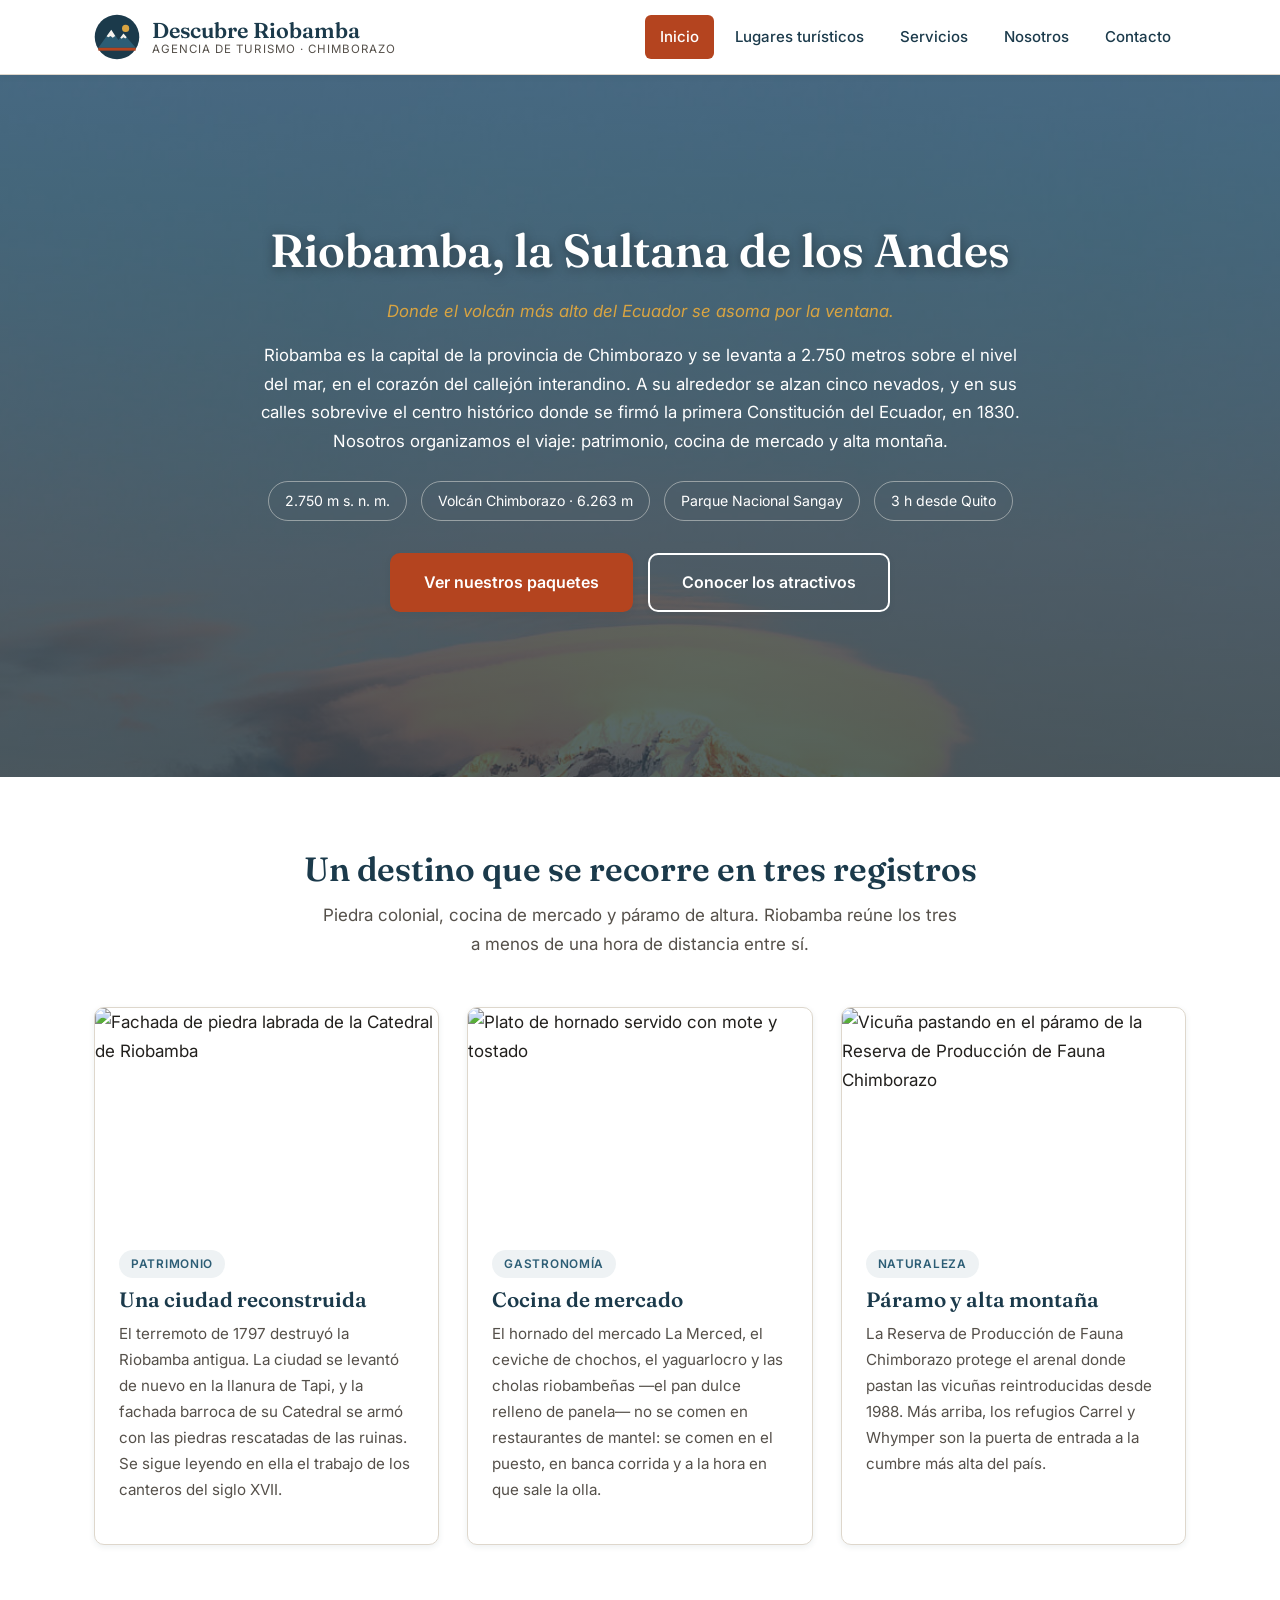
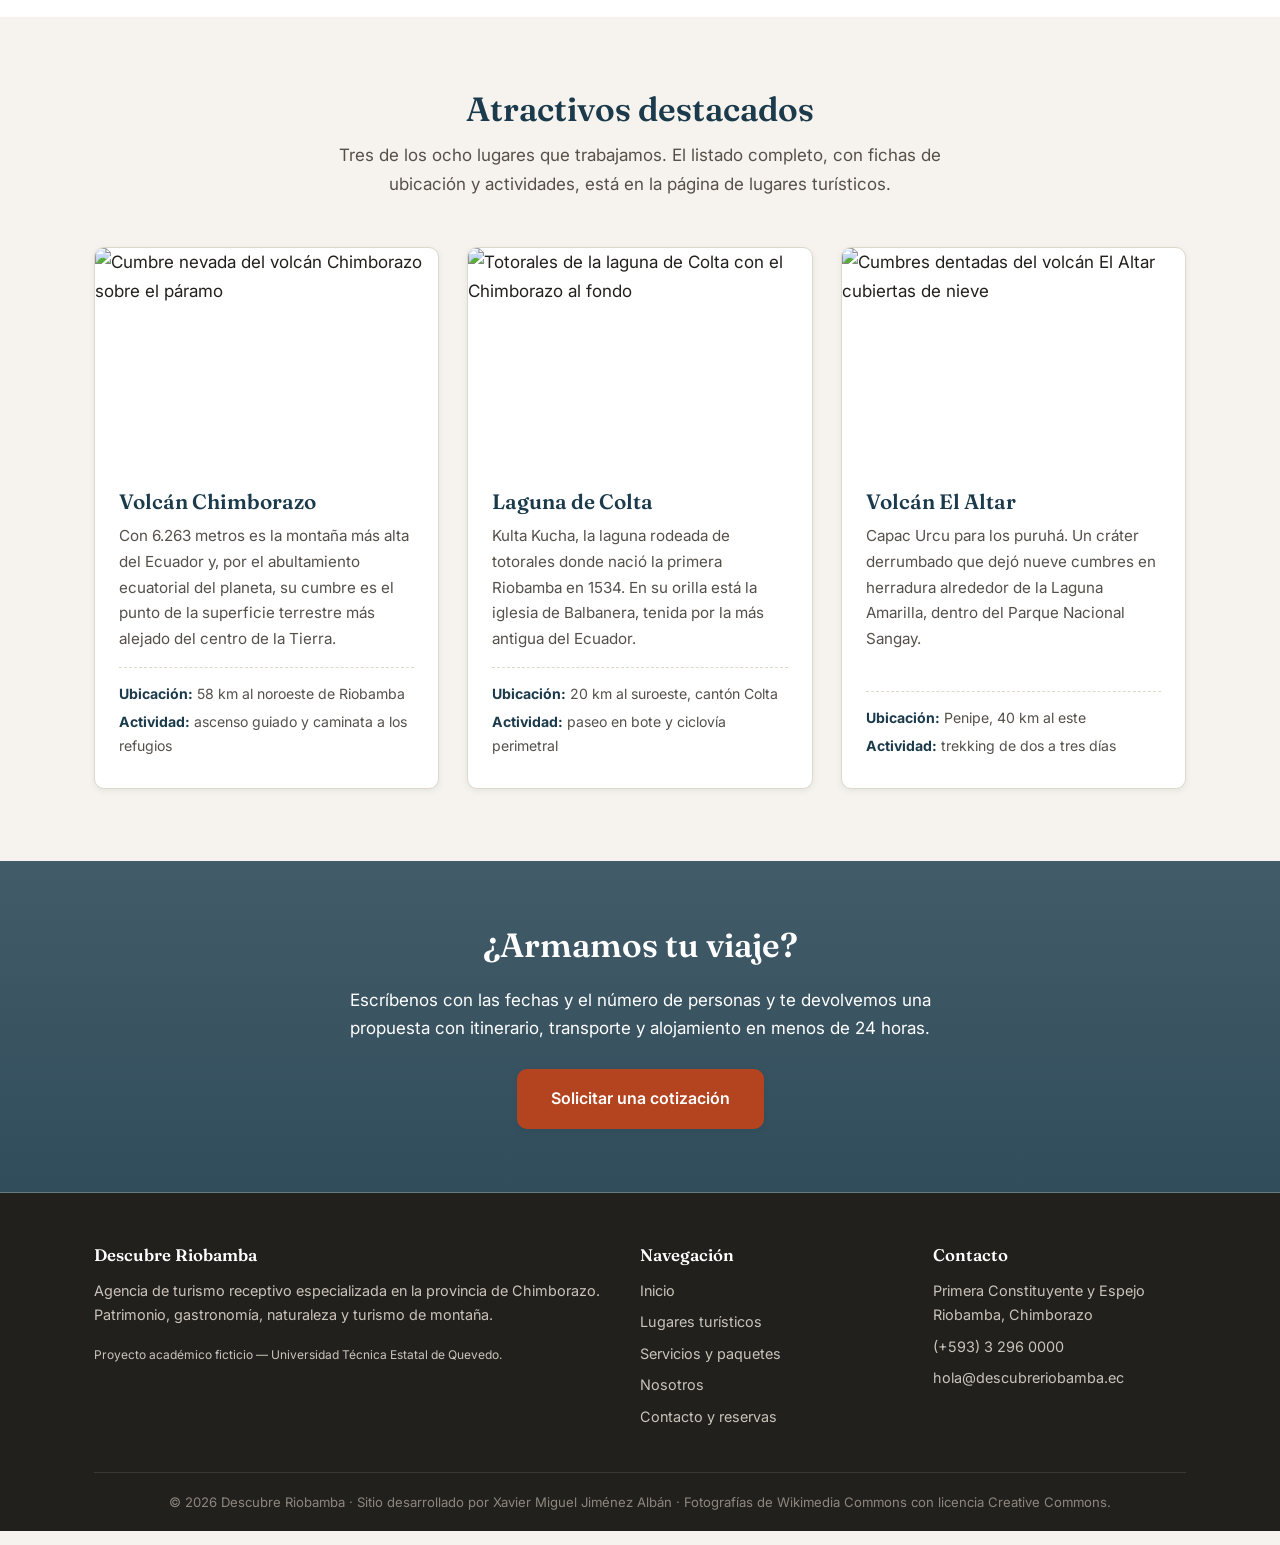
==== index.html @ 459d182f "Agregar estructura inicial con página de inicio y estilos base" ====
<!DOCTYPE html>
<html lang="es">
<head>
  <meta charset="UTF-8">
  <meta name="viewport" content="width=device-width, initial-scale=1.0">
  <meta name="description" content="Descubre Riobamba: agencia de turismo especializada en el patrimonio, la gastronomía y la montaña de Riobamba y la provincia de Chimborazo, Ecuador.">
  <meta name="author" content="Xavier Miguel Jiménez Albán">
  <title>Descubre Riobamba | Patrimonio, gastronomía y montaña en Chimborazo</title>
  <link rel="icon" type="image/svg+xml" href="images/logo.svg">
  <link rel="preconnect" href="https://fonts.googleapis.com">
  <link rel="preconnect" href="https://fonts.gstatic.com" crossorigin>
  <link rel="stylesheet" href="https://fonts.googleapis.com/css2?family=Fraunces:opsz,wght@9..144,500;9..144,600&family=Inter:wght@400;500;600&display=swap">
  <link rel="stylesheet" href="css/styles.css">
</head>
<body>

  <header class="encabezado">
    <div class="contenedor barra">
      <a class="marca" href="index.html">
        <img src="images/logo.svg" alt="Logotipo de Descubre Riobamba">
        <span class="marca-nombre">
          Descubre Riobamba
          <span class="marca-lema">Agencia de turismo · Chimborazo</span>
        </span>
      </a>
      <nav aria-label="Menú principal">
        <ul class="menu">
          <li><a class="activo" href="index.html">Inicio</a></li>
          <li><a href="destinos.html">Lugares turísticos</a></li>
          <li><a href="servicios.html">Servicios</a></li>
          <li><a href="nosotros.html">Nosotros</a></li>
          <li><a href="contacto.html">Contacto</a></li>
        </ul>
      </nav>
    </div>
  </header>

  <main>

    <section class="hero">
      <div class="hero-contenido">
        <h1>Riobamba, la Sultana de los Andes</h1>
        <p class="hero-eslogan">Donde el volcán más alto del Ecuador se asoma por la ventana.</p>
        <p>
          Riobamba es la capital de la provincia de Chimborazo y se levanta a
          2.750 metros sobre el nivel del mar, en el corazón del callejón interandino.
          A su alrededor se alzan cinco nevados, y en sus calles sobrevive el centro
          histórico donde se firmó la primera Constitución del Ecuador, en 1830.
          Nosotros organizamos el viaje: patrimonio, cocina de mercado y alta montaña.
        </p>
        <ul class="hero-datos">
          <li>2.750 m s. n. m.</li>
          <li>Volcán Chimborazo · 6.263 m</li>
          <li>Parque Nacional Sangay</li>
          <li>3 h desde Quito</li>
        </ul>
        <p>
          <a class="boton" href="servicios.html">Ver nuestros paquetes</a>
          <a class="boton boton-claro" href="destinos.html">Conocer los atractivos</a>
        </p>
      </div>
    </section>

    <section class="seccion seccion-clara">
      <div class="contenedor">
        <h2 class="titulo-seccion">Un destino que se recorre en tres registros</h2>
        <p class="subtitulo-seccion">
          Piedra colonial, cocina de mercado y páramo de altura. Riobamba reúne los tres
          a menos de una hora de distancia entre sí.
        </p>

        <div class="rejilla">

          <article class="tarjeta">
            <img src="images/catedral.jpg" alt="Fachada de piedra labrada de la Catedral de Riobamba">
            <div class="tarjeta-cuerpo">
              <span class="etiqueta">Patrimonio</span>
              <h3>Una ciudad reconstruida</h3>
              <p>
                El terremoto de 1797 destruyó la Riobamba antigua. La ciudad se levantó
                de nuevo en la llanura de Tapi, y la fachada barroca de su Catedral se
                armó con las piedras rescatadas de las ruinas. Se sigue leyendo en ella
                el trabajo de los canteros del siglo XVII.
              </p>
            </div>
          </article>

          <article class="tarjeta">
            <img src="images/hornado.jpg" alt="Plato de hornado servido con mote y tostado">
            <div class="tarjeta-cuerpo">
              <span class="etiqueta">Gastronomía</span>
              <h3>Cocina de mercado</h3>
              <p>
                El hornado del mercado La Merced, el ceviche de chochos, el yaguarlocro
                y las cholas riobambeñas —el pan dulce relleno de panela— no se comen en
                restaurantes de mantel: se comen en el puesto, en banca corrida y a la
                hora en que sale la olla.
              </p>
            </div>
          </article>

          <article class="tarjeta">
            <img src="images/vicuna.jpg" alt="Vicuña pastando en el páramo de la Reserva de Producción de Fauna Chimborazo">
            <div class="tarjeta-cuerpo">
              <span class="etiqueta">Naturaleza</span>
              <h3>Páramo y alta montaña</h3>
              <p>
                La Reserva de Producción de Fauna Chimborazo protege el arenal donde
                pastan las vicuñas reintroducidas desde 1988. Más arriba, los refugios
                Carrel y Whymper son la puerta de entrada a la cumbre más alta del país.
              </p>
            </div>
          </article>

        </div>
      </div>
    </section>

    <section class="seccion">
      <div class="contenedor">
        <h2 class="titulo-seccion">Atractivos destacados</h2>
        <p class="subtitulo-seccion">
          Tres de los ocho lugares que trabajamos. El listado completo, con fichas de
          ubicación y actividades, está en la página de lugares turísticos.
        </p>

        <div class="rejilla">

          <article class="tarjeta">
            <img src="images/chimborazo.jpg" alt="Cumbre nevada del volcán Chimborazo sobre el páramo">
            <div class="tarjeta-cuerpo">
              <h3>Volcán Chimborazo</h3>
              <p>
                Con 6.263 metros es la montaña más alta del Ecuador y, por el
                abultamiento ecuatorial del planeta, su cumbre es el punto de la
                superficie terrestre más alejado del centro de la Tierra.
              </p>
              <ul class="ficha">
                <li><strong>Ubicación:</strong> 58 km al noroeste de Riobamba</li>
                <li><strong>Actividad:</strong> ascenso guiado y caminata a los refugios</li>
              </ul>
            </div>
          </article>

          <article class="tarjeta">
            <img src="images/colta.jpg" alt="Totorales de la laguna de Colta con el Chimborazo al fondo">
            <div class="tarjeta-cuerpo">
              <h3>Laguna de Colta</h3>
              <p>
                Kulta Kucha, la laguna rodeada de totorales donde nació la primera
                Riobamba en 1534. En su orilla está la iglesia de Balbanera, tenida por
                la más antigua del Ecuador.
              </p>
              <ul class="ficha">
                <li><strong>Ubicación:</strong> 20 km al suroeste, cantón Colta</li>
                <li><strong>Actividad:</strong> paseo en bote y ciclovía perimetral</li>
              </ul>
            </div>
          </article>

          <article class="tarjeta">
            <img src="images/altar.jpg" alt="Cumbres dentadas del volcán El Altar cubiertas de nieve">
            <div class="tarjeta-cuerpo">
              <h3>Volcán El Altar</h3>
              <p>
                Capac Urcu para los puruhá. Un cráter derrumbado que dejó nueve cumbres
                en herradura alrededor de la Laguna Amarilla, dentro del Parque Nacional
                Sangay.
              </p>
              <ul class="ficha">
                <li><strong>Ubicación:</strong> Penipe, 40 km al este</li>
                <li><strong>Actividad:</strong> trekking de dos a tres días</li>
              </ul>
            </div>
          </article>

        </div>
      </div>
    </section>

    <section class="llamado">
      <h2>¿Armamos tu viaje?</h2>
      <p>
        Escríbenos con las fechas y el número de personas y te devolvemos una
        propuesta con itinerario, transporte y alojamiento en menos de 24 horas.
      </p>
      <a class="boton" href="contacto.html">Solicitar una cotización</a>
    </section>

  </main>

  <footer class="pie">
    <div class="contenedor">
      <div class="pie-rejilla">
        <div>
          <h3>Descubre Riobamba</h3>
          <p>
            Agencia de turismo receptivo especializada en la provincia de Chimborazo.
            Patrimonio, gastronomía, naturaleza y turismo de montaña.
          </p>
          <p><small>Proyecto académico ficticio — Universidad Técnica Estatal de Quevedo.</small></p>
        </div>
        <div>
          <h3>Navegación</h3>
          <ul>
            <li><a href="index.html">Inicio</a></li>
            <li><a href="destinos.html">Lugares turísticos</a></li>
            <li><a href="servicios.html">Servicios y paquetes</a></li>
            <li><a href="nosotros.html">Nosotros</a></li>
            <li><a href="contacto.html">Contacto y reservas</a></li>
          </ul>
        </div>
        <div>
          <h3>Contacto</h3>
          <ul>
            <li>Primera Constituyente y Espejo<br>Riobamba, Chimborazo</li>
            <li><a href="tel:+59332960000">(+593) 3 296 0000</a></li>
            <li><a href="mailto:hola@descubreriobamba.ec">hola@descubreriobamba.ec</a></li>
          </ul>
        </div>
      </div>
      <p class="pie-legal">
        © 2026 Descubre Riobamba · Sitio desarrollado por Xavier Miguel Jiménez Albán ·
        Fotografías de Wikimedia Commons con licencia Creative Commons.
      </p>
    </div>
  </footer>

</body>
</html>
---- css/styles.css ----
/* ===================================================================
   Descubre Riobamba — hoja de estilos principal
   Agencia de turismo ficticia · Riobamba, Chimborazo, Ecuador
   Autor: Xavier Miguel Jiménez Albán
   Diseño de Sitios Web — UTEQ — Examen final
   =================================================================== */

/* -------------------------------------------------------------------
   1. Variables y reinicio
   ------------------------------------------------------------------- */

:root {
  --paramo: #1b3a4b;
  --paramo-claro: #2c5d75;
  --nieve: #f6f3ee;
  --nieve-pura: #ffffff;
  --terracota: #b4441f;
  --terracota-claro: #d4642f;
  --paja: #d9a441;
  --tinta: #22201d;
  --tinta-suave: #55504a;
  --borde: #ded7cc;

  --sombra: 0 2px 6px rgba(27, 58, 75, 0.08);
  --sombra-alta: 0 12px 28px rgba(27, 58, 75, 0.18);
  --radio: 10px;
  --ancho: 1140px;
  --transicion: 0.25s ease;
}

* {
  margin: 0;
  padding: 0;
  box-sizing: border-box; /* modelo de caja: el ancho incluye borde y relleno */
}

html {
  scroll-behavior: smooth;
}

body {
  font-family: "Inter", "Segoe UI", system-ui, sans-serif;
  font-size: 17px;
  line-height: 1.7;
  color: var(--tinta);
  background-color: var(--nieve);
}

/* -------------------------------------------------------------------
   2. Selectores de etiqueta: tipografía base
   ------------------------------------------------------------------- */

h1, h2, h3 {
  font-family: "Fraunces", Georgia, "Times New Roman", serif;
  font-weight: 600;
  line-height: 1.2;
  color: var(--paramo);
}

h1 { font-size: 2.9rem; }
h2 { font-size: 2.1rem; margin-bottom: 0.6em; }
h3 { font-size: 1.3rem; margin-bottom: 0.4em; }

p {
  margin-bottom: 1em;
}

a {
  color: var(--terracota);
  text-decoration: none;
  transition: color var(--transicion);
}

a:hover {
  color: var(--terracota-claro);
  text-decoration: underline;
}

img {
  display: block;
  max-width: 100%;
  height: auto;
}

ul {
  list-style-position: inside;
}

/* -------------------------------------------------------------------
   3. Contenedores y utilidades (selectores de clase)
   ------------------------------------------------------------------- */

.contenedor {
  width: 100%;
  max-width: var(--ancho);
  margin: 0 auto;
  padding: 0 24px;
}

.seccion {
  padding: 72px 0;
}

.seccion-clara {
  background-color: var(--nieve-pura);
}

.titulo-seccion {
  text-align: center;
  margin-bottom: 12px;
}

.subtitulo-seccion {
  text-align: center;
  max-width: 640px;
  margin: 0 auto 48px;
  color: var(--tinta-suave);
}

.destacado {
  color: var(--terracota);
  font-weight: 600;
}

/* -------------------------------------------------------------------
   4. Encabezado y menú de navegación (Flexbox)
   ------------------------------------------------------------------- */

.encabezado {
  position: sticky;
  top: 0;
  z-index: 100;
  background-color: var(--nieve-pura);
  border-bottom: 1px solid var(--borde);
  box-shadow: var(--sombra);
}

.barra {
  display: flex;
  flex-wrap: wrap;
  align-items: center;
  justify-content: space-between;
  gap: 16px;
  padding-top: 14px;
  padding-bottom: 14px;
}

.marca {
  display: flex;
  align-items: center;
  gap: 12px;
}

.marca img {
  width: 46px;
  height: 46px;
}

.marca-nombre {
  font-family: "Fraunces", Georgia, serif;
  font-size: 1.35rem;
  font-weight: 600;
  color: var(--paramo);
  line-height: 1.1;
}

.marca-lema {
  display: block;
  font-family: "Inter", sans-serif;
  font-size: 0.72rem;
  font-weight: 400;
  letter-spacing: 0.09em;
  text-transform: uppercase;
  color: var(--tinta-suave);
}

.menu {
  display: flex;
  flex-wrap: wrap;
  align-items: center;
  gap: 6px;
  list-style: none;
}

.menu a {
  display: block;
  padding: 9px 15px;
  border-radius: 6px;
  color: var(--paramo);
  font-size: 0.94rem;
  font-weight: 500;
  transition: background-color var(--transicion), color var(--transicion);
}

/* Selector combinado: enlaces dentro del menú */
.menu a:hover,
.menu a:focus {
  background-color: var(--paramo);
  color: var(--nieve-pura);
  text-decoration: none;
  outline: none;
}

.menu .activo {
  background-color: var(--terracota);
  color: var(--nieve-pura);
}

.menu .activo:hover {
  background-color: var(--terracota-claro);
}

/* -------------------------------------------------------------------
   5. Sección Hero
   ------------------------------------------------------------------- */

.hero {
  position: relative;
  display: flex;
  align-items: center;
  justify-content: center;
  min-height: 78vh;
  padding: 80px 24px;
  text-align: center;
  color: var(--nieve-pura);
  background-image: linear-gradient(rgba(20, 40, 52, 0.55), rgba(20, 40, 52, 0.72)),
                    url("../images/hero.jpg");
  background-size: cover;
  background-position: center;
}

.hero-contenido {
  max-width: 760px;
}

.hero h1 {
  color: var(--nieve-pura);
  text-shadow: 0 2px 12px rgba(0, 0, 0, 0.4);
  margin-bottom: 18px;
}

.hero-eslogan {
  font-size: 1.35rem;
  font-style: italic;
  color: var(--paja);
  margin-bottom: 16px;
}

.hero p {
  font-size: 1.05rem;
}

.hero-datos {
  display: flex;
  flex-wrap: wrap;
  justify-content: center;
  gap: 14px;
  margin: 26px 0 32px;
  list-style: none;
}

.hero-datos li {
  padding: 7px 16px;
  border: 1px solid rgba(246, 243, 238, 0.45);
  border-radius: 999px;
  font-size: 0.88rem;
  backdrop-filter: blur(2px);
}

/* Cabecera corta para las páginas interiores */
.portada-interior {
  padding: 72px 24px;
  text-align: center;
  color: var(--nieve-pura);
  background-image: linear-gradient(rgba(20, 40, 52, 0.6), rgba(20, 40, 52, 0.75)),
                    url("../images/riobamba-vista.jpg");
  background-size: cover;
  background-position: center;
}

.portada-interior h1 {
  color: var(--nieve-pura);
  font-size: 2.5rem;
  margin-bottom: 10px;
}

.portada-interior p {
  max-width: 620px;
  margin: 0 auto;
  color: #e8e2d8;
}

/* -------------------------------------------------------------------
   6. Botones (llamado a la acción)
   ------------------------------------------------------------------- */

.boton {
  display: inline-block;
  padding: 14px 32px;
  border: 2px solid var(--terracota);
  border-radius: var(--radio);
  background-color: var(--terracota);
  color: var(--nieve-pura);
  font-size: 1rem;
  font-weight: 600;
  cursor: pointer;
  box-shadow: var(--sombra);
  transition: background-color var(--transicion), transform var(--transicion),
              box-shadow var(--transicion);
}

.boton:hover,
.boton:focus {
  background-color: var(--terracota-claro);
  border-color: var(--terracota-claro);
  color: var(--nieve-pura);
  text-decoration: none;
  transform: translateY(-2px);
  box-shadow: var(--sombra-alta);
  outline: none;
}

.boton-claro {
  background-color: transparent;
  border-color: var(--nieve-pura);
  color: var(--nieve-pura);
  margin-left: 10px;
}

.boton-claro:hover,
.boton-claro:focus {
  background-color: var(--nieve-pura);
  border-color: var(--nieve-pura);
  color: var(--paramo);
}

/* -------------------------------------------------------------------
   7. Rejilla de tarjetas (CSS Grid)
   ------------------------------------------------------------------- */

.rejilla {
  display: grid;
  grid-template-columns: repeat(3, 1fr);
  gap: 28px;
}

.rejilla-dos {
  display: grid;
  grid-template-columns: repeat(2, 1fr);
  gap: 28px;
}

.tarjeta {
  display: flex;
  flex-direction: column;
  overflow: hidden;
  background-color: var(--nieve-pura);
  border: 1px solid var(--borde);
  border-radius: var(--radio);
  box-shadow: var(--sombra);
  transition: transform var(--transicion), box-shadow var(--transicion);
}

.tarjeta:hover {
  transform: translateY(-6px);
  box-shadow: var(--sombra-alta);
}

.tarjeta img {
  width: 100%;
  height: 220px;
  object-fit: cover;
}

.tarjeta-cuerpo {
  display: flex;
  flex-direction: column;
  flex-grow: 1;
  padding: 22px 24px 26px;
}

.tarjeta-cuerpo p {
  color: var(--tinta-suave);
  font-size: 0.95rem;
}

.etiqueta {
  display: inline-block;
  align-self: flex-start;
  margin-bottom: 10px;
  padding: 4px 12px;
  border-radius: 999px;
  background-color: #eef2f4;
  color: var(--paramo-claro);
  font-size: 0.74rem;
  font-weight: 600;
  letter-spacing: 0.06em;
  text-transform: uppercase;
}

.ficha {
  margin-top: auto;
  padding-top: 14px;
  border-top: 1px dashed var(--borde);
  font-size: 0.88rem;
  color: var(--tinta-suave);
  list-style: none;
}

.ficha li {
  margin-bottom: 4px;
}

.ficha strong {
  color: var(--paramo);
}

/* -------------------------------------------------------------------
   8. Tarjetas de servicios y paquetes
   ------------------------------------------------------------------- */

.tarjeta-servicio {
  border-top: 5px solid var(--paja);
}

.precio {
  display: block;
  margin: 8px 0 4px;
  font-family: "Fraunces", Georgia, serif;
  font-size: 1.85rem;
  color: var(--terracota);
}

.precio-nota {
  font-size: 0.8rem;
  color: var(--tinta-suave);
}

.incluye {
  margin: 16px 0;
  padding-left: 4px;
  font-size: 0.92rem;
  color: var(--tinta-suave);
  list-style: none;
}

.incluye li {
  padding: 3px 0 3px 22px;
  position: relative;
}

.incluye li::before {
  content: "▲";
  position: absolute;
  left: 0;
  color: var(--paja);
  font-size: 0.7rem;
}

/* -------------------------------------------------------------------
   9. Bloques de texto e imagen alternos (Flexbox)
   ------------------------------------------------------------------- */

.bloque {
  display: flex;
  align-items: center;
  gap: 48px;
  margin-bottom: 56px;
}

.bloque-invertido {
  flex-direction: row-reverse;
}

.bloque-texto,
.bloque-imagen {
  flex: 1 1 0;
}

.bloque-imagen img {
  width: 100%;
  border-radius: var(--radio);
  box-shadow: var(--sombra-alta);
}

.pie-foto {
  margin-top: 8px;
  font-size: 0.8rem;
  color: var(--tinta-suave);
  text-align: center;
}

/* Valores de la agencia */
.valores {
  display: grid;
  grid-template-columns: repeat(4, 1fr);
  gap: 22px;
  list-style: none;
}

.valores li {
  padding: 24px 20px;
  background-color: var(--nieve-pura);
  border-left: 4px solid var(--terracota);
  border-radius: var(--radio);
  box-shadow: var(--sombra);
}

.valores strong {
  display: block;
  margin-bottom: 6px;
  color: var(--paramo);
}

/* Cifras destacadas */
.cifras {
  display: flex;
  flex-wrap: wrap;
  justify-content: space-around;
  gap: 24px;
  padding: 36px 24px;
  background-color: var(--paramo);
  border-radius: var(--radio);
  color: var(--nieve-pura);
  text-align: center;
  list-style: none;
}

.cifras strong {
  display: block;
  font-family: "Fraunces", Georgia, serif;
  font-size: 2.2rem;
  color: var(--paja);
}

/* -------------------------------------------------------------------
   10. Formulario de contacto y reserva
   ------------------------------------------------------------------- */

.formulario {
  padding: 36px;
  background-color: var(--nieve-pura);
  border: 1px solid var(--borde);
  border-radius: var(--radio);
  box-shadow: var(--sombra-alta);
}

.campos {
  display: grid;
  grid-template-columns: repeat(2, 1fr);
  gap: 20px;
}

.campo {
  display: flex;
  flex-direction: column;
}

.campo-ancho {
  grid-column: 1 / -1;
}

.formulario label {
  margin-bottom: 6px;
  font-size: 0.88rem;
  font-weight: 600;
  color: var(--paramo);
}

/* Selector combinado: controles dentro del formulario */
.formulario input,
.formulario select,
.formulario textarea {
  padding: 11px 14px;
  border: 1px solid var(--borde);
  border-radius: 7px;
  background-color: var(--nieve);
  font-family: inherit;
  font-size: 0.96rem;
  color: var(--tinta);
  transition: border-color var(--transicion), box-shadow var(--transicion);
}

.formulario input:focus,
.formulario select:focus,
.formulario textarea:focus {
  border-color: var(--paramo-claro);
  background-color: var(--nieve-pura);
  box-shadow: 0 0 0 3px rgba(44, 93, 117, 0.18);
  outline: none;
}

.formulario input:hover,
.formulario select:hover,
.formulario textarea:hover {
  border-color: var(--paramo-claro);
}

.formulario textarea {
  min-height: 130px;
  resize: vertical;
}

.ayuda {
  margin-top: 5px;
  font-size: 0.78rem;
  color: var(--tinta-suave);
}

fieldset {
  padding: 18px 20px;
  border: 1px solid var(--borde);
  border-radius: var(--radio);
}

legend {
  padding: 0 8px;
  font-size: 0.88rem;
  font-weight: 600;
  color: var(--paramo);
}

.opciones {
  display: flex;
  flex-wrap: wrap;
  gap: 20px;
}

.opcion {
  display: flex;
  align-items: center;
  gap: 7px;
  font-size: 0.92rem;
}

.opcion input {
  width: auto;
  accent-color: var(--terracota);
}

/* Datos de contacto al lado del formulario */
.datos-contacto {
  list-style: none;
}

.datos-contacto li {
  padding: 14px 0;
  border-bottom: 1px solid var(--borde);
}

.datos-contacto strong {
  display: block;
  color: var(--paramo);
  font-size: 0.85rem;
  text-transform: uppercase;
  letter-spacing: 0.05em;
}

/* -------------------------------------------------------------------
   11. Franja de llamado a la acción
   ------------------------------------------------------------------- */

.llamado {
  padding: 64px 24px;
  text-align: center;
  color: var(--nieve-pura);
  background-image: linear-gradient(rgba(27, 58, 75, 0.82), rgba(27, 58, 75, 0.9)),
                    url("../images/vicuna.jpg");
  background-size: cover;
  background-position: center;
}

.llamado h2 {
  color: var(--nieve-pura);
}

.llamado p {
  max-width: 620px;
  margin: 0 auto 26px;
}

/* -------------------------------------------------------------------
   12. Pie de página
   ------------------------------------------------------------------- */

.pie {
  padding: 52px 0 0;
  background-color: var(--tinta);
  color: #c9c3ba;
  font-size: 0.9rem;
}

.pie-rejilla {
  display: grid;
  grid-template-columns: 2fr 1fr 1fr;
  gap: 40px;
  padding-bottom: 36px;
}

.pie h3 {
  margin-bottom: 14px;
  color: var(--nieve-pura);
  font-size: 1.05rem;
}

.pie ul {
  list-style: none;
}

.pie li {
  margin-bottom: 7px;
}

.pie a {
  color: #c9c3ba;
}

.pie a:hover,
.pie a:focus {
  color: var(--paja);
}

.pie-legal {
  padding: 18px 0;
  border-top: 1px solid #3b3733;
  text-align: center;
  font-size: 0.82rem;
  color: #8d867e;
}

/* -------------------------------------------------------------------
   13. Diseño responsive — Media Queries
   ------------------------------------------------------------------- */

/* Tablet: hasta 992 px */
@media (max-width: 992px) {
  .rejilla {
    grid-template-columns: repeat(2, 1fr);
  }

  .valores {
    grid-template-columns: repeat(2, 1fr);
  }

  .pie-rejilla {
    grid-template-columns: 1fr 1fr;
  }

  .bloque {
    gap: 32px;
  }

  h1 { font-size: 2.4rem; }
  h2 { font-size: 1.85rem; }
}

/* Teléfono móvil: hasta 768 px */
@media (max-width: 768px) {
  body {
    font-size: 16px;
  }

  .barra {
    flex-direction: column;
    align-items: flex-start;
  }

  .menu {
    justify-content: flex-start;
    width: 100%;
  }

  .rejilla,
  .rejilla-dos,
  .campos,
  .valores,
  .pie-rejilla {
    grid-template-columns: 1fr;
  }

  /* Las columnas se apilan: la imagen queda siempre debajo del texto */
  .bloque,
  .bloque-invertido {
    flex-direction: column;
    gap: 24px;
  }

  .hero {
    min-height: 62vh;
    padding: 56px 20px;
  }

  .seccion {
    padding: 48px 0;
  }

  .formulario {
    padding: 24px 20px;
  }

  .boton-claro {
    margin-left: 0;
    margin-top: 12px;
  }

  .campo-ancho {
    grid-column: auto;
  }

  h1 { font-size: 2rem; }
  h2 { font-size: 1.6rem; }
}

/* Móvil pequeño: hasta 480 px */
@media (max-width: 480px) {
  .contenedor {
    padding: 0 16px;
  }

  .tarjeta img {
    height: 180px;
  }

  .boton {
    display: block;
    width: 100%;
    text-align: center;
  }

  .hero-datos li {
    font-size: 0.8rem;
  }

  h1 { font-size: 1.7rem; }
}
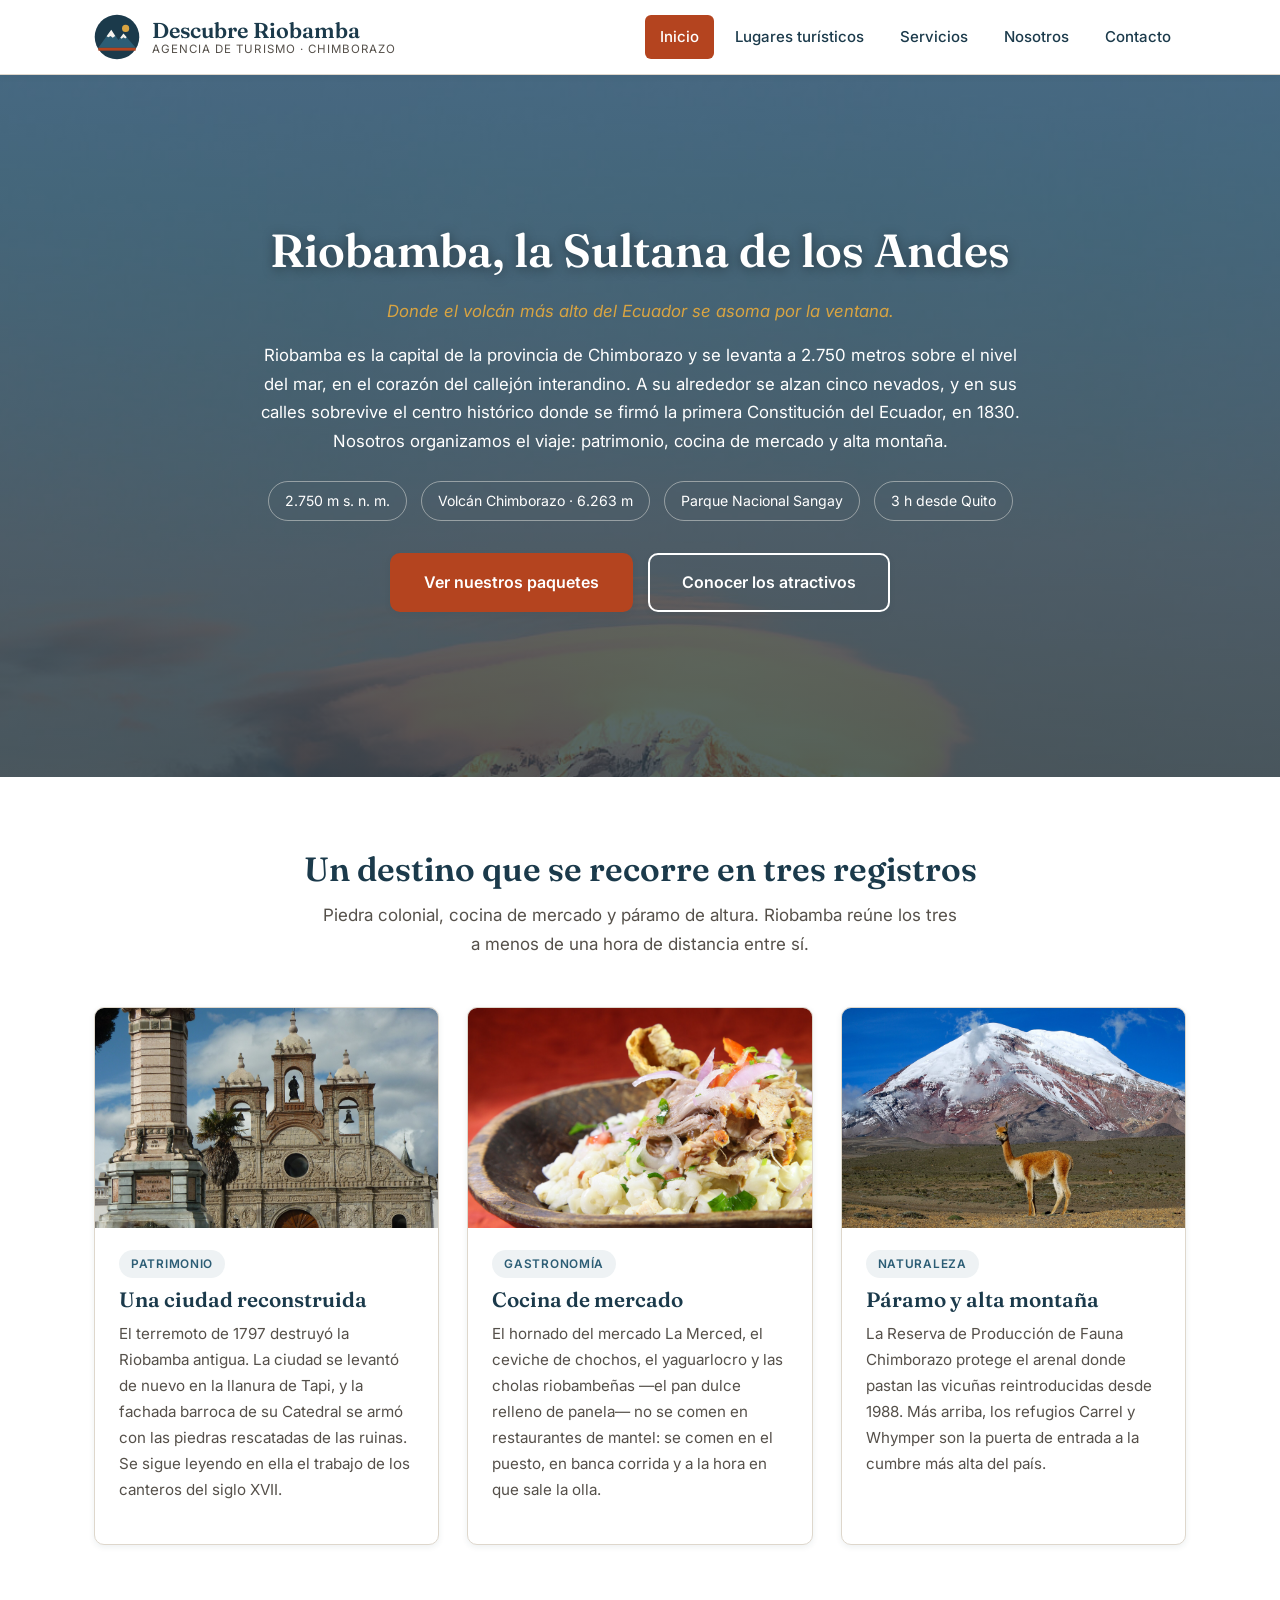
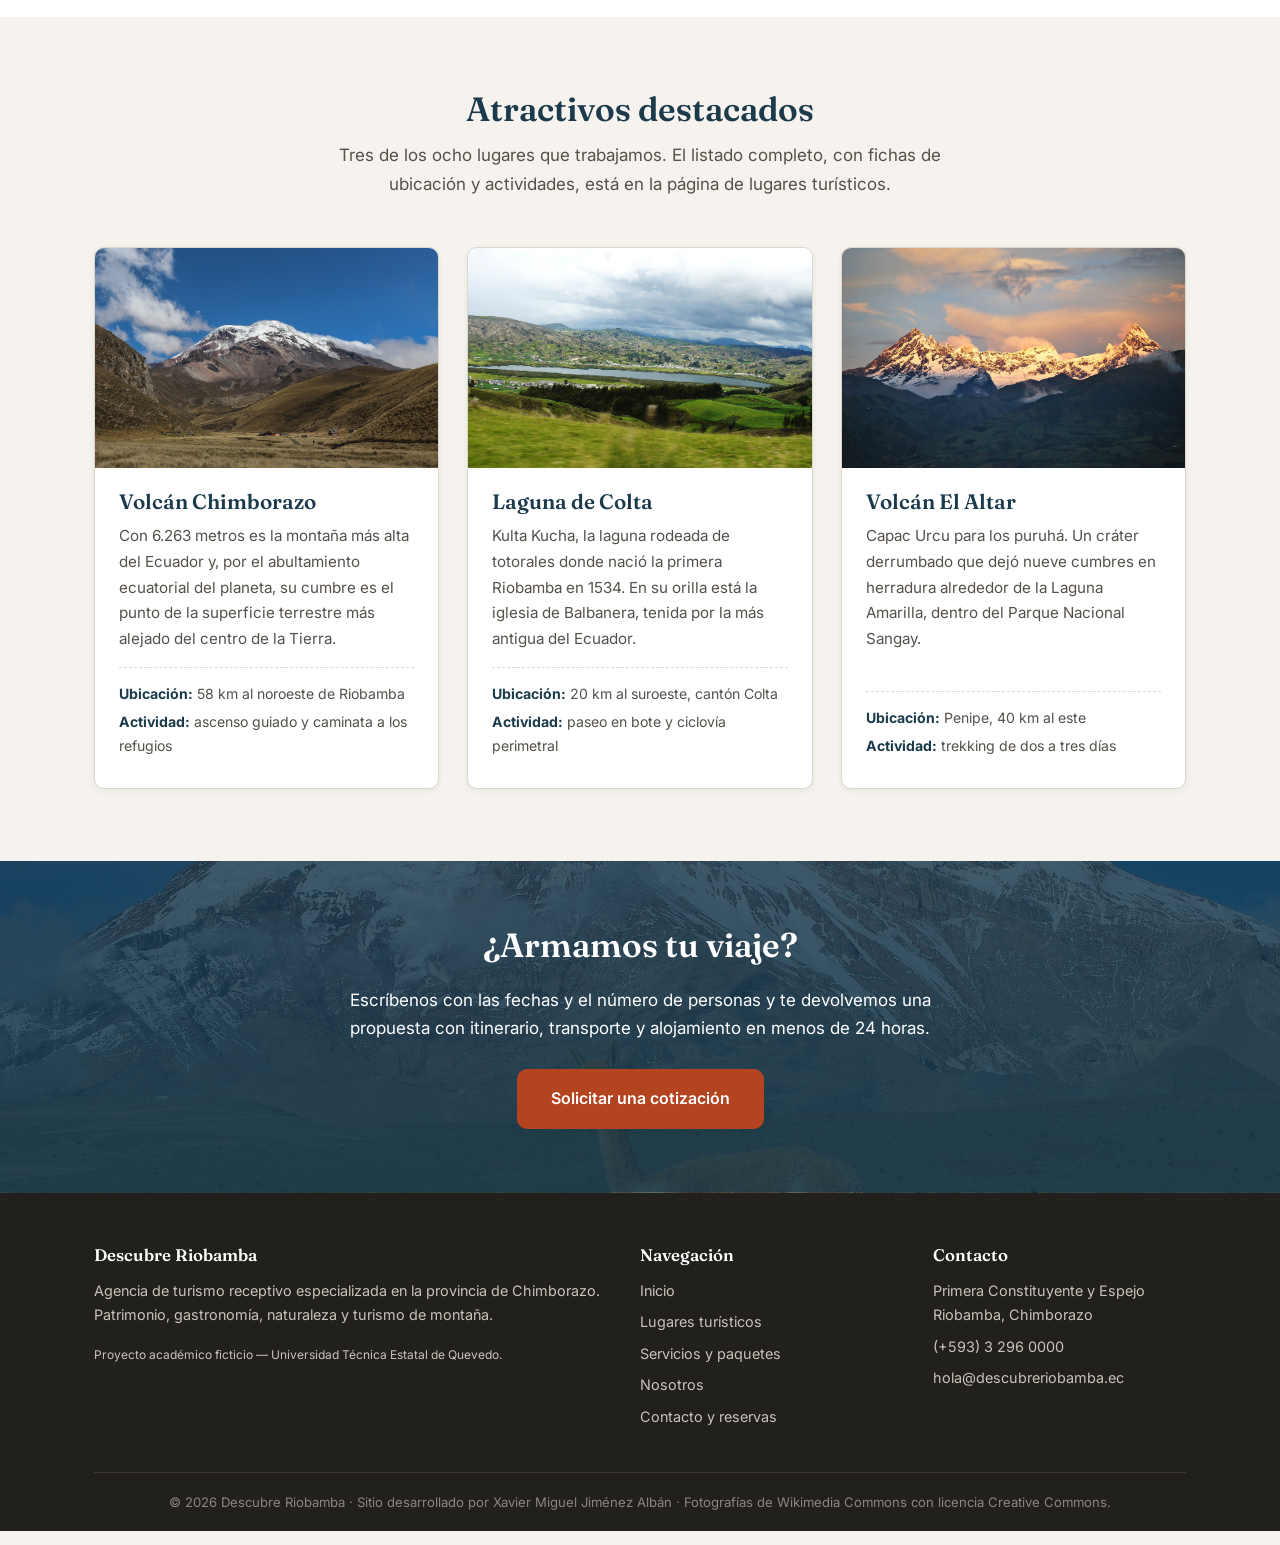
==== commit a435c7df: "Formatear código de index.html y styles.css a 80 columnas" ====
--- a/index.html
+++ b/index.html
@@ -3,13 +3,21 @@
 <head>
   <meta charset="UTF-8">
   <meta name="viewport" content="width=device-width, initial-scale=1.0">
-  <meta name="description" content="Descubre Riobamba: agencia de turismo especializada en el patrimonio, la gastronomía y la montaña de Riobamba y la provincia de Chimborazo, Ecuador.">
+  <meta
+    name="description"
+    content="Descubre Riobamba: agencia de turismo especializada en el
+      patrimonio, la gastronomía y la montaña de Riobamba y la provincia de
+      Chimborazo, Ecuador.">
   <meta name="author" content="Xavier Miguel Jiménez Albán">
-  <title>Descubre Riobamba | Patrimonio, gastronomía y montaña en Chimborazo</title>
+  <title>
+    Descubre Riobamba | Patrimonio, gastronomía y montaña en Chimborazo
+  </title>
   <link rel="icon" type="image/svg+xml" href="images/logo.svg">
   <link rel="preconnect" href="https://fonts.googleapis.com">
   <link rel="preconnect" href="https://fonts.gstatic.com" crossorigin>
-  <link rel="stylesheet" href="https://fonts.googleapis.com/css2?family=Fraunces:opsz,wght@9..144,500;9..144,600&family=Inter:wght@400;500;600&display=swap">
+  <link
+    rel="stylesheet"
+    href="https://fonts.googleapis.com/css2?family=Fraunces:opsz,wght@9..144,500;9..144,600&family=Inter:wght@400;500;600&display=swap">
   <link rel="stylesheet" href="css/styles.css">
 </head>
 <body>
@@ -40,13 +48,16 @@
     <section class="hero">
       <div class="hero-contenido">
         <h1>Riobamba, la Sultana de los Andes</h1>
-        <p class="hero-eslogan">Donde el volcán más alto del Ecuador se asoma por la ventana.</p>
+        <p class="hero-eslogan">
+          Donde el volcán más alto del Ecuador se asoma por la ventana.
+        </p>
         <p>
-          Riobamba es la capital de la provincia de Chimborazo y se levanta a
-          2.750 metros sobre el nivel del mar, en el corazón del callejón interandino.
-          A su alrededor se alzan cinco nevados, y en sus calles sobrevive el centro
-          histórico donde se firmó la primera Constitución del Ecuador, en 1830.
-          Nosotros organizamos el viaje: patrimonio, cocina de mercado y alta montaña.
+          Riobamba es la capital de la provincia de Chimborazo y se levanta
+          a 2.750 metros sobre el nivel del mar, en el corazón del callejón
+          interandino. A su alrededor se alzan cinco nevados, y en sus calles
+          sobrevive el centro histórico donde se firmó la primera Constitución
+          del Ecuador, en 1830. Nosotros organizamos el viaje: patrimonio,
+          cocina de mercado y alta montaña.
         </p>
         <ul class="hero-datos">
           <li>2.750 m s. n. m.</li>
@@ -56,58 +67,71 @@
         </ul>
         <p>
           <a class="boton" href="servicios.html">Ver nuestros paquetes</a>
-          <a class="boton boton-claro" href="destinos.html">Conocer los atractivos</a>
+          <a
+            class="boton boton-claro"
+            href="destinos.html">Conocer los atractivos</a>
         </p>
       </div>
     </section>
 
     <section class="seccion seccion-clara">
       <div class="contenedor">
-        <h2 class="titulo-seccion">Un destino que se recorre en tres registros</h2>
+        <h2 class="titulo-seccion">
+          Un destino que se recorre en tres registros
+        </h2>
         <p class="subtitulo-seccion">
-          Piedra colonial, cocina de mercado y páramo de altura. Riobamba reúne los tres
-          a menos de una hora de distancia entre sí.
+          Piedra colonial, cocina de mercado y páramo de altura. Riobamba reúne
+          los tres a menos de una hora de distancia entre sí.
         </p>
 
         <div class="rejilla">
 
           <article class="tarjeta">
-            <img src="images/catedral.jpg" alt="Fachada de piedra labrada de la Catedral de Riobamba">
+            <img
+              src="images/catedral.jpg"
+              alt="Fachada de piedra labrada de la Catedral de Riobamba">
             <div class="tarjeta-cuerpo">
               <span class="etiqueta">Patrimonio</span>
               <h3>Una ciudad reconstruida</h3>
               <p>
-                El terremoto de 1797 destruyó la Riobamba antigua. La ciudad se levantó
-                de nuevo en la llanura de Tapi, y la fachada barroca de su Catedral se
-                armó con las piedras rescatadas de las ruinas. Se sigue leyendo en ella
-                el trabajo de los canteros del siglo XVII.
-              </p>
-            </div>
-          </article>
-
-          <article class="tarjeta">
-            <img src="images/hornado.jpg" alt="Plato de hornado servido con mote y tostado">
+                El terremoto de 1797 destruyó la Riobamba antigua. La ciudad se
+                levantó de nuevo en la llanura de Tapi, y la fachada barroca de
+                su Catedral se armó con las piedras rescatadas de las ruinas.
+                Se sigue leyendo en ella el trabajo de los canteros del
+                siglo XVII.
+              </p>
+            </div>
+          </article>
+
+          <article class="tarjeta">
+            <img
+              src="images/hornado.jpg"
+              alt="Plato de hornado servido con mote y tostado">
             <div class="tarjeta-cuerpo">
               <span class="etiqueta">Gastronomía</span>
               <h3>Cocina de mercado</h3>
               <p>
-                El hornado del mercado La Merced, el ceviche de chochos, el yaguarlocro
-                y las cholas riobambeñas —el pan dulce relleno de panela— no se comen en
-                restaurantes de mantel: se comen en el puesto, en banca corrida y a la
-                hora en que sale la olla.
-              </p>
-            </div>
-          </article>
-
-          <article class="tarjeta">
-            <img src="images/vicuna.jpg" alt="Vicuña pastando en el páramo de la Reserva de Producción de Fauna Chimborazo">
+                El hornado del mercado La Merced, el ceviche de chochos, el
+                yaguarlocro y las cholas riobambeñas —el pan dulce relleno de
+                panela— no se comen en restaurantes de mantel: se comen en el
+                puesto, en banca corrida y a la hora en que sale la olla.
+              </p>
+            </div>
+          </article>
+
+          <article class="tarjeta">
+            <img
+              src="images/vicuna.jpg"
+              alt="Vicuña pastando en el páramo de la Reserva de Producción de
+                Fauna Chimborazo">
             <div class="tarjeta-cuerpo">
               <span class="etiqueta">Naturaleza</span>
               <h3>Páramo y alta montaña</h3>
               <p>
-                La Reserva de Producción de Fauna Chimborazo protege el arenal donde
-                pastan las vicuñas reintroducidas desde 1988. Más arriba, los refugios
-                Carrel y Whymper son la puerta de entrada a la cumbre más alta del país.
+                La Reserva de Producción de Fauna Chimborazo protege el arenal
+                donde pastan las vicuñas reintroducidas desde 1988. Más arriba,
+                los refugios Carrel y Whymper son la puerta de entrada a la
+                cumbre más alta del país.
               </p>
             </div>
           </article>
@@ -120,14 +144,17 @@
       <div class="contenedor">
         <h2 class="titulo-seccion">Atractivos destacados</h2>
         <p class="subtitulo-seccion">
-          Tres de los ocho lugares que trabajamos. El listado completo, con fichas de
-          ubicación y actividades, está en la página de lugares turísticos.
+          Tres de los ocho lugares que trabajamos. El listado completo, con
+          fichas de ubicación y actividades, está en la página de lugares
+          turísticos.
         </p>
 
         <div class="rejilla">
 
           <article class="tarjeta">
-            <img src="images/chimborazo.jpg" alt="Cumbre nevada del volcán Chimborazo sobre el páramo">
+            <img
+              src="images/chimborazo.jpg"
+              alt="Cumbre nevada del volcán Chimborazo sobre el páramo">
             <div class="tarjeta-cuerpo">
               <h3>Volcán Chimborazo</h3>
               <p>
@@ -136,40 +163,58 @@
                 superficie terrestre más alejado del centro de la Tierra.
               </p>
               <ul class="ficha">
-                <li><strong>Ubicación:</strong> 58 km al noroeste de Riobamba</li>
-                <li><strong>Actividad:</strong> ascenso guiado y caminata a los refugios</li>
+                <li>
+                  <strong>Ubicación:</strong> 58 km al noroeste de Riobamba
+                </li>
+                <li>
+                  <strong>Actividad:</strong> ascenso guiado y caminata a los
+                  refugios
+                </li>
               </ul>
             </div>
           </article>
 
           <article class="tarjeta">
-            <img src="images/colta.jpg" alt="Totorales de la laguna de Colta con el Chimborazo al fondo">
+            <img
+              src="images/colta.jpg"
+              alt="Totorales de la laguna de Colta con el Chimborazo al fondo">
             <div class="tarjeta-cuerpo">
               <h3>Laguna de Colta</h3>
               <p>
-                Kulta Kucha, la laguna rodeada de totorales donde nació la primera
-                Riobamba en 1534. En su orilla está la iglesia de Balbanera, tenida por
-                la más antigua del Ecuador.
+                Kulta Kucha, la laguna rodeada de totorales donde nació la
+                primera Riobamba en 1534. En su orilla está la iglesia de
+                Balbanera, tenida por la más antigua del Ecuador.
               </p>
               <ul class="ficha">
-                <li><strong>Ubicación:</strong> 20 km al suroeste, cantón Colta</li>
-                <li><strong>Actividad:</strong> paseo en bote y ciclovía perimetral</li>
+                <li>
+                  <strong>Ubicación:</strong> 20 km al suroeste, cantón Colta
+                </li>
+                <li>
+                  <strong>Actividad:</strong> paseo en bote y ciclovía
+                  perimetral
+                </li>
               </ul>
             </div>
           </article>
 
           <article class="tarjeta">
-            <img src="images/altar.jpg" alt="Cumbres dentadas del volcán El Altar cubiertas de nieve">
+            <img
+              src="images/altar.jpg"
+              alt="Cumbres dentadas del volcán El Altar cubiertas de nieve">
             <div class="tarjeta-cuerpo">
               <h3>Volcán El Altar</h3>
               <p>
-                Capac Urcu para los puruhá. Un cráter derrumbado que dejó nueve cumbres
-                en herradura alrededor de la Laguna Amarilla, dentro del Parque Nacional
-                Sangay.
+                Capac Urcu para los puruhá. Un cráter derrumbado que dejó
+                nueve cumbres en herradura alrededor de la Laguna Amarilla,
+                dentro del Parque Nacional Sangay.
               </p>
               <ul class="ficha">
-                <li><strong>Ubicación:</strong> Penipe, 40 km al este</li>
-                <li><strong>Actividad:</strong> trekking de dos a tres días</li>
+                <li>
+                  <strong>Ubicación:</strong> Penipe, 40 km al este
+                </li>
+                <li>
+                  <strong>Actividad:</strong> trekking de dos a tres días
+                </li>
               </ul>
             </div>
           </article>
@@ -195,10 +240,16 @@
         <div>
           <h3>Descubre Riobamba</h3>
           <p>
-            Agencia de turismo receptivo especializada en la provincia de Chimborazo.
-            Patrimonio, gastronomía, naturaleza y turismo de montaña.
+            Agencia de turismo receptivo especializada en la provincia de
+            Chimborazo. Patrimonio, gastronomía, naturaleza y turismo de
+            montaña.
           </p>
-          <p><small>Proyecto académico ficticio — Universidad Técnica Estatal de Quevedo.</small></p>
+          <p>
+            <small>
+              Proyecto académico ficticio — Universidad Técnica Estatal de
+              Quevedo.
+            </small>
+          </p>
         </div>
         <div>
           <h3>Navegación</h3>
@@ -215,13 +266,16 @@
           <ul>
             <li>Primera Constituyente y Espejo<br>Riobamba, Chimborazo</li>
             <li><a href="tel:+59332960000">(+593) 3 296 0000</a></li>
-            <li><a href="mailto:hola@descubreriobamba.ec">hola@descubreriobamba.ec</a></li>
+            <li>
+              <a href="mailto:hola@descubreriobamba.ec"
+                >hola@descubreriobamba.ec</a>
+            </li>
           </ul>
         </div>
       </div>
       <p class="pie-legal">
-        © 2026 Descubre Riobamba · Sitio desarrollado por Xavier Miguel Jiménez Albán ·
-        Fotografías de Wikimedia Commons con licencia Creative Commons.
+        © 2026 Descubre Riobamba · Sitio desarrollado por Xavier Miguel Jiménez
+        Albán · Fotografías de Wikimedia Commons con licencia Creative Commons.
       </p>
     </div>
   </footer>
--- a/css/styles.css
+++ b/css/styles.css
@@ -223,8 +223,9 @@
   padding: 80px 24px;
   text-align: center;
   color: var(--nieve-pura);
-  background-image: linear-gradient(rgba(20, 40, 52, 0.55), rgba(20, 40, 52, 0.72)),
-                    url("../images/hero.jpg");
+  background-image:
+    linear-gradient(rgba(20, 40, 52, 0.55), rgba(20, 40, 52, 0.72)),
+    url("../images/hero.jpg");
   background-size: cover;
   background-position: center;
 }
@@ -272,8 +273,9 @@
   padding: 72px 24px;
   text-align: center;
   color: var(--nieve-pura);
-  background-image: linear-gradient(rgba(20, 40, 52, 0.6), rgba(20, 40, 52, 0.75)),
-                    url("../images/riobamba-vista.jpg");
+  background-image:
+    linear-gradient(rgba(20, 40, 52, 0.6), rgba(20, 40, 52, 0.75)),
+    url("../images/riobamba-vista.jpg");
   background-size: cover;
   background-position: center;
 }
@@ -664,8 +666,9 @@
   padding: 64px 24px;
   text-align: center;
   color: var(--nieve-pura);
-  background-image: linear-gradient(rgba(27, 58, 75, 0.82), rgba(27, 58, 75, 0.9)),
-                    url("../images/vicuna.jpg");
+  background-image:
+    linear-gradient(rgba(27, 58, 75, 0.82), rgba(27, 58, 75, 0.9)),
+    url("../images/vicuna.jpg");
   background-size: cover;
   background-position: center;
 }
